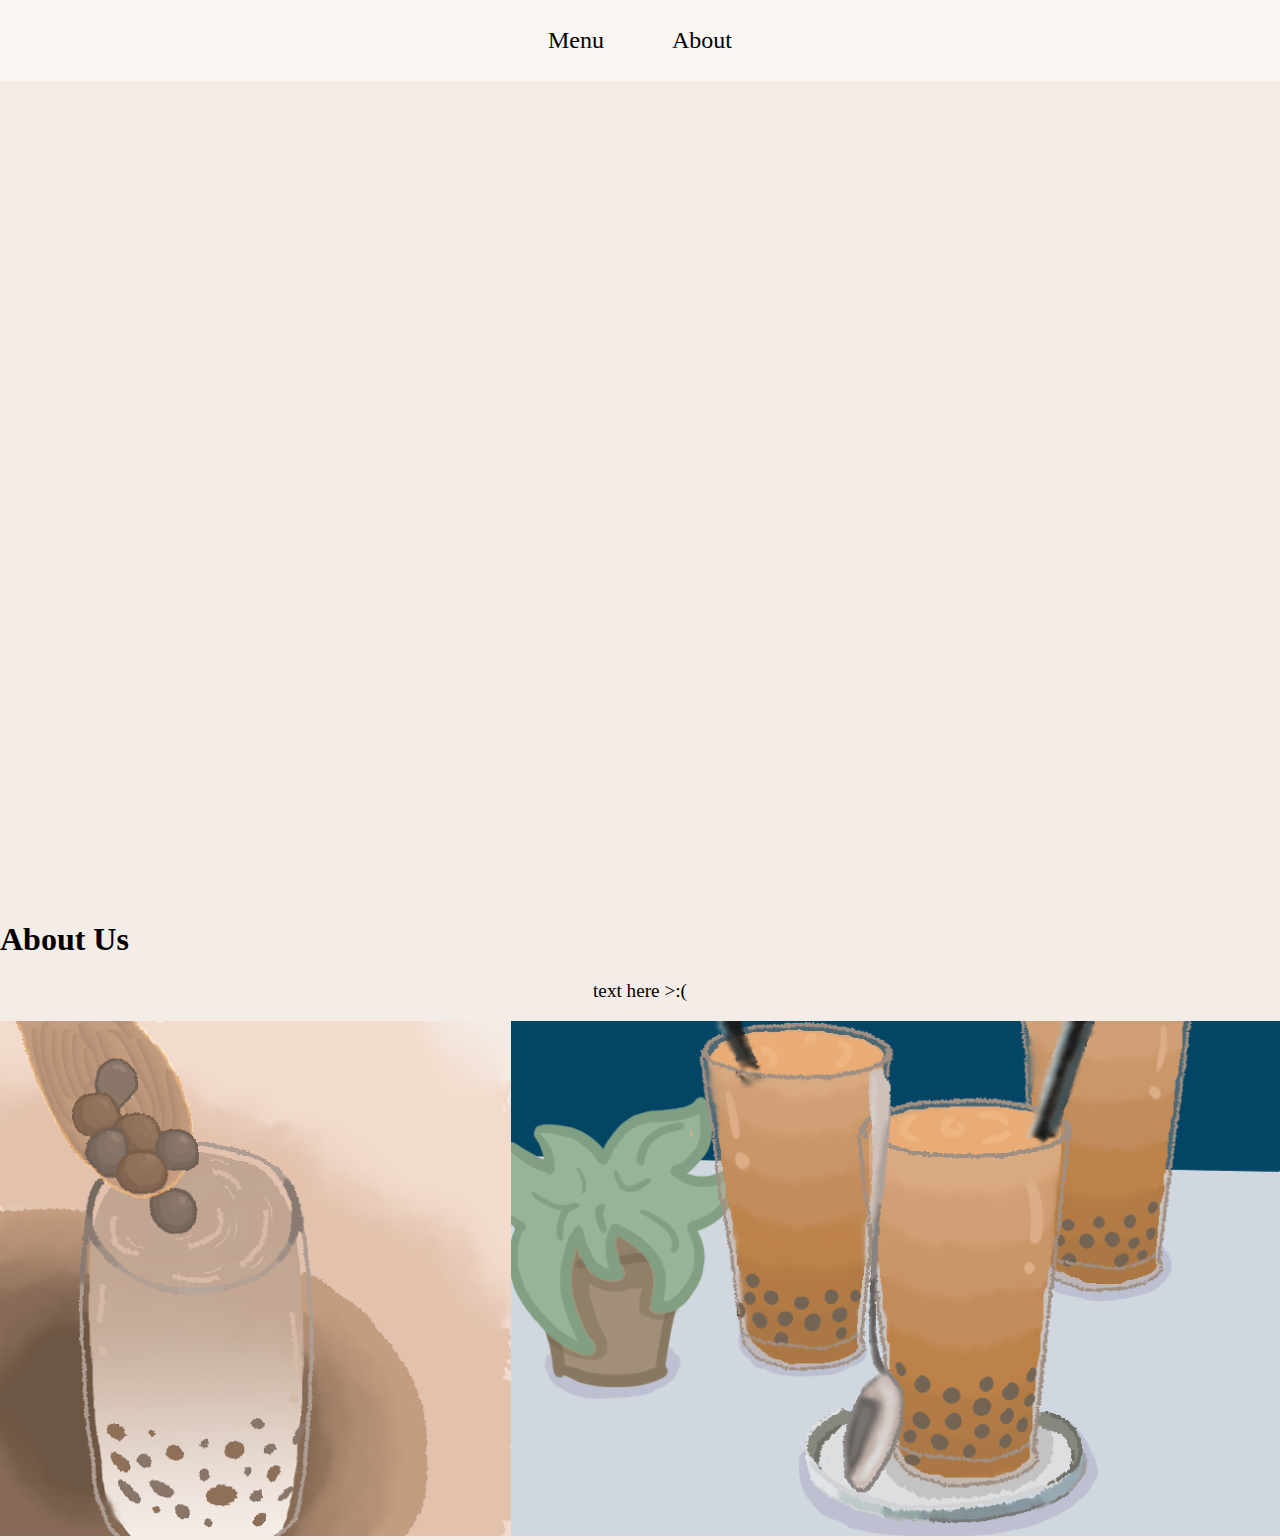
==== about.html @ f721b4be "about images media" ====
<!DOCTYPE html>
<html lang="en">

<head>
  <meta charset="utf-8">
  <meta name="viewport" content="width=device-width">
  <title>Bubble Tea</title>
  <link href="style.css" rel="stylesheet" type="text/css">
  <script src="https://ajax.googleapis.com/ajax/libs/jquery/3.6.4/jquery.min.js"></script>
</head>

<body>
  <!-- nav bar start -->
  <div class="tell">
    <nav>
      <ul id="menu">
        <li class="toggle">
          <div class="bar1"></div>
          <div class="bar2"></div>
          <div class="bar3"></div>
        </li>
        <li><a href="menu.html">Menu</a></li>
        <li><a href="about.html">About</a></li>
      </ul>
    </nav>
  </div>
  <!-- nav bar end -->
  <div class="about">
    <h1>About Us</h1>
    <p>text here >:(</p>
  </div>
    <div class="flex-box">
    <div>
      <img src="images/tip.png" alt="tip" id="tip">
    </div>
    <div>
      <img src="images/blue.png" alt="blue" id="blue">
    </div>
  </div>
  <script src="script.js"></script>
</body>

</html>
---- style.css ----
html {
  height: 100%;
  margin: 0;
}

body {
  background-color: #F4ECE7;
  margin: 0;
}

/* index */
.container {
  background-image: url("images/6pink.png");
  background-repeat: no-repeat;
  background-size: contain;
  width: 100%;
  height: 100vh;
  position: relative;
  transition: all 0.3s;
}

/* menu */
.options {
  width: 100%;
  height: 10vh;
  position: relative;
  transition: all 0.3s;
}

/* about */
.tell {
  background-image: url("");
  background-repeat: no-repeat;
  background-size: contain;
  width: 100%;
  height: 100vh;
  position: relative;
  transition: all 0.3s;
}

/* nav bar */
.menu-open {
  transform: translate(-230px, 0);
}

ul {
  list-style-type: none;
}

#menu {
  background: rgba(255, 255, 255, 0.5);
  text-align: center;
  width: 230px;
  height: 100%;
  position: fixed;
  margin: 0;
  right: -230px;
  padding: 0px;
}

/* */
#menu li {
  display: block;
}

#menu li a {
  display: block;
  color: black;
  font-family: Bahnschrift;
  font-size: 1.5rem;
  padding: 10px 30px;
  border: 2px solid transparent;
  text-decoration: none;
}

/* */
#menu li a:hover,
#menu li a:focus {
  border-color: transparent;
  background: white;
  color: #756458;
}

/* Background for the 'burger' */
.toggle {
  display: block;
  position: absolute;
  left: -65px;
  cursor: pointer;
  background: white;
  padding: 15px 15px 10px;
}

.toggle .bar1,
.toggle .bar2,
.toggle .bar3 {
  width: 35px;
  height: 4px;
  background: #756458;
  margin-bottom: 8px;
  transition: all 0.4s;
}

/* change it to an x */
#menu.open .toggle .bar1 {
  transform: rotate(45deg) translate(8px, 11px);
}

#menu.open .toggle .bar2 {
  opacity: 0;
}

#menu.open .toggle .bar3 {
  transform: rotate(-45deg) translate(5px, -10px);
}

@media only screen and (min-width:750px) {

  /* 'burger' not displayed*/
  .toggle {
    display: none;
  }

  /*Menu in inline block (across top of screen)*/
  #menu {
    margin: 0;
    padding: 15px 0;
    width: 100%;
    display: inline-block;
    position: relative;
    right: 0;
  }

  /*Items on menu are also an inline-block (rather then under each other)*/
  #menu li {
    display: inline-block;
  }
}

/* nav bar end */
/* Everything else */

.button {
  background-color: #F4ECE7;
  color: black;
  font-family: Bahnschrift;
  font-size: 2vw;
  text-align: center;
  border: 5px solid #E5BAA7;
  transition-duration: 0.4s;
  border-radius: 50px;
  cursor: pointer;
  padding: 10px 40px;
  position: relative;
}

p {
  color: black;
  font-family: Bahnschrift;
  text-align: center;
}

h1 {
  color: black;
  font-family: Bahnschrift;
}

.info {
  padding: 20px;
}

footer {
  background-color: #E5BAA7;
  padding: 3px;
  height: 10vh;
}

#end {
  text-align: left;
  padding-left: 5px;
}

.flex-box {
  display: flex;
  flex-direction: row;
  justify-content: center;
}

/* Media quaires */

@media only screen and (max-width:600px) {
  p {
    font-size: 6vw;
  }

  .button {
    left: 27%;
    font-size: 6.5vw;
  }

  .container {
    background-size: cover;
    width: 100%;
    height: 50vh;
  }

  #end {
    font-size: 5.5vw;
  }

  .flex-box {
    flex-direction: column;
    justify-content: center;
  }

  #tip {
    height: 75%;
    width: 75%;
    margin-left: 12.5%;
  }

  #blue {
    height: 75%;
    width: 75%;
    margin-left: 12.5%;
  }
}

@media only screen and (min-width:600px) {
  p {
    font-size: 4vw;
  }

  .button {
    left: 37%;
    font-size: 4.5vw;
  }

  #end {
    font-size: 3.5vw;
  }

  .container {
    background-size: cover;
    width: 100%;
    height: 60vh;
  }

  .flex-box {
    flex-direction: column;
    justify-content: center;
  }

  #tip {
    height: 75%;
    width: 75%;
    margin-left: 12.5%;
  }

  #blue {
    height: 75%;
    width: 75%;
    margin-left: 12.5%;
  }
}

@media only screen and (min-width:768px) {
  p {
    font-size: 4vw;
  }

  .button {
    left: 38%;
    font-size: 4.5vw;
  }

  .container {
    background-size: cover;
    height: 70vh;
  }
}

@media only screen and (min-width:1200px) {
  p {
    font-size: 1.5vw;
  }

  .button {
    font-size: 2vw;
    left: 45%;
  }

  #end {
    font-size: 1.5vw;
  }

  .container {
    width: 100%;
    height: 100vh;
  }
  
  .flex-box {
  display: flex;
  flex-direction: row;
  justify-content: center;
  }

   #tip {
    height: 100%;
    width: 100%;
    margin-left: 0%;
  }

  #blue {
    height: 100%;
    width: 100%;
    margin-left: 0%;
  }
}
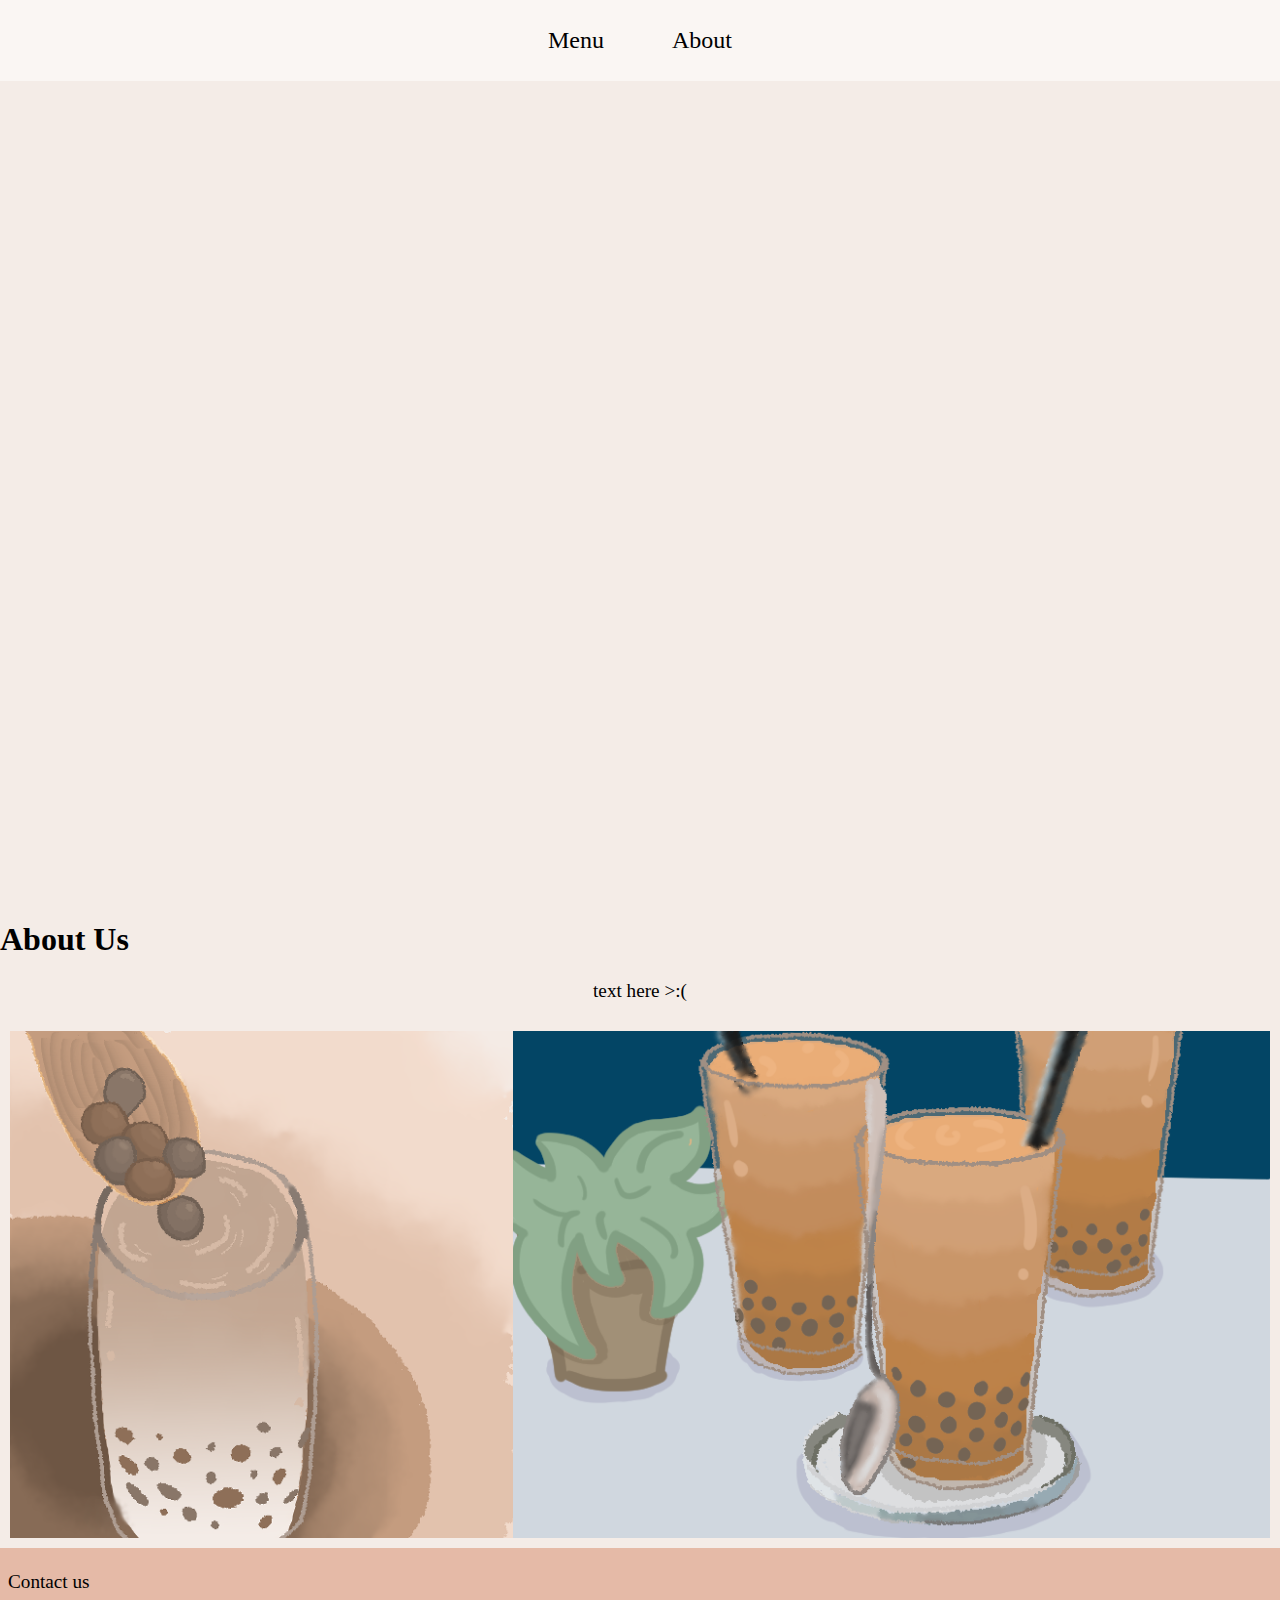
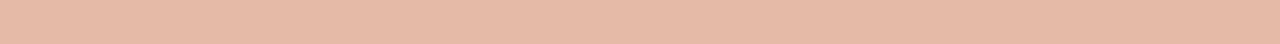
==== commit 3ca3b2d3: "improved images media" ====
--- a/about.html
+++ b/about.html
@@ -37,6 +37,9 @@
       <img src="images/blue.png" alt="blue" id="blue">
     </div>
   </div>
+  <footer>
+    <p id="end">Contact us</p>
+  </footer>
   <script src="script.js"></script>
 </body>
 
--- a/style.css
+++ b/style.css
@@ -184,6 +184,7 @@
   display: flex;
   flex-direction: row;
   justify-content: center;
+  padding: 10px;
 }
 
 /* Media quaires */
@@ -278,6 +279,24 @@
     background-size: cover;
     height: 70vh;
   }
+
+  .flex-box {
+    display: flex;
+    flex-direction: row;
+    justify-content: center;
+  }
+
+  #tip {
+    height: 100%;
+    width: 100%;
+    margin-left: 0%;
+  }
+
+  #blue {
+    height: 100%;
+    width: 100%;
+    margin-left: 0%;
+  }
 }
 
 @media only screen and (min-width:1200px) {
@@ -298,14 +317,14 @@
     width: 100%;
     height: 100vh;
   }
-  
+
   .flex-box {
-  display: flex;
-  flex-direction: row;
-  justify-content: center;
-  }
-
-   #tip {
+    display: flex;
+    flex-direction: row;
+    justify-content: center;
+  }
+
+  #tip {
     height: 100%;
     width: 100%;
     margin-left: 0%;
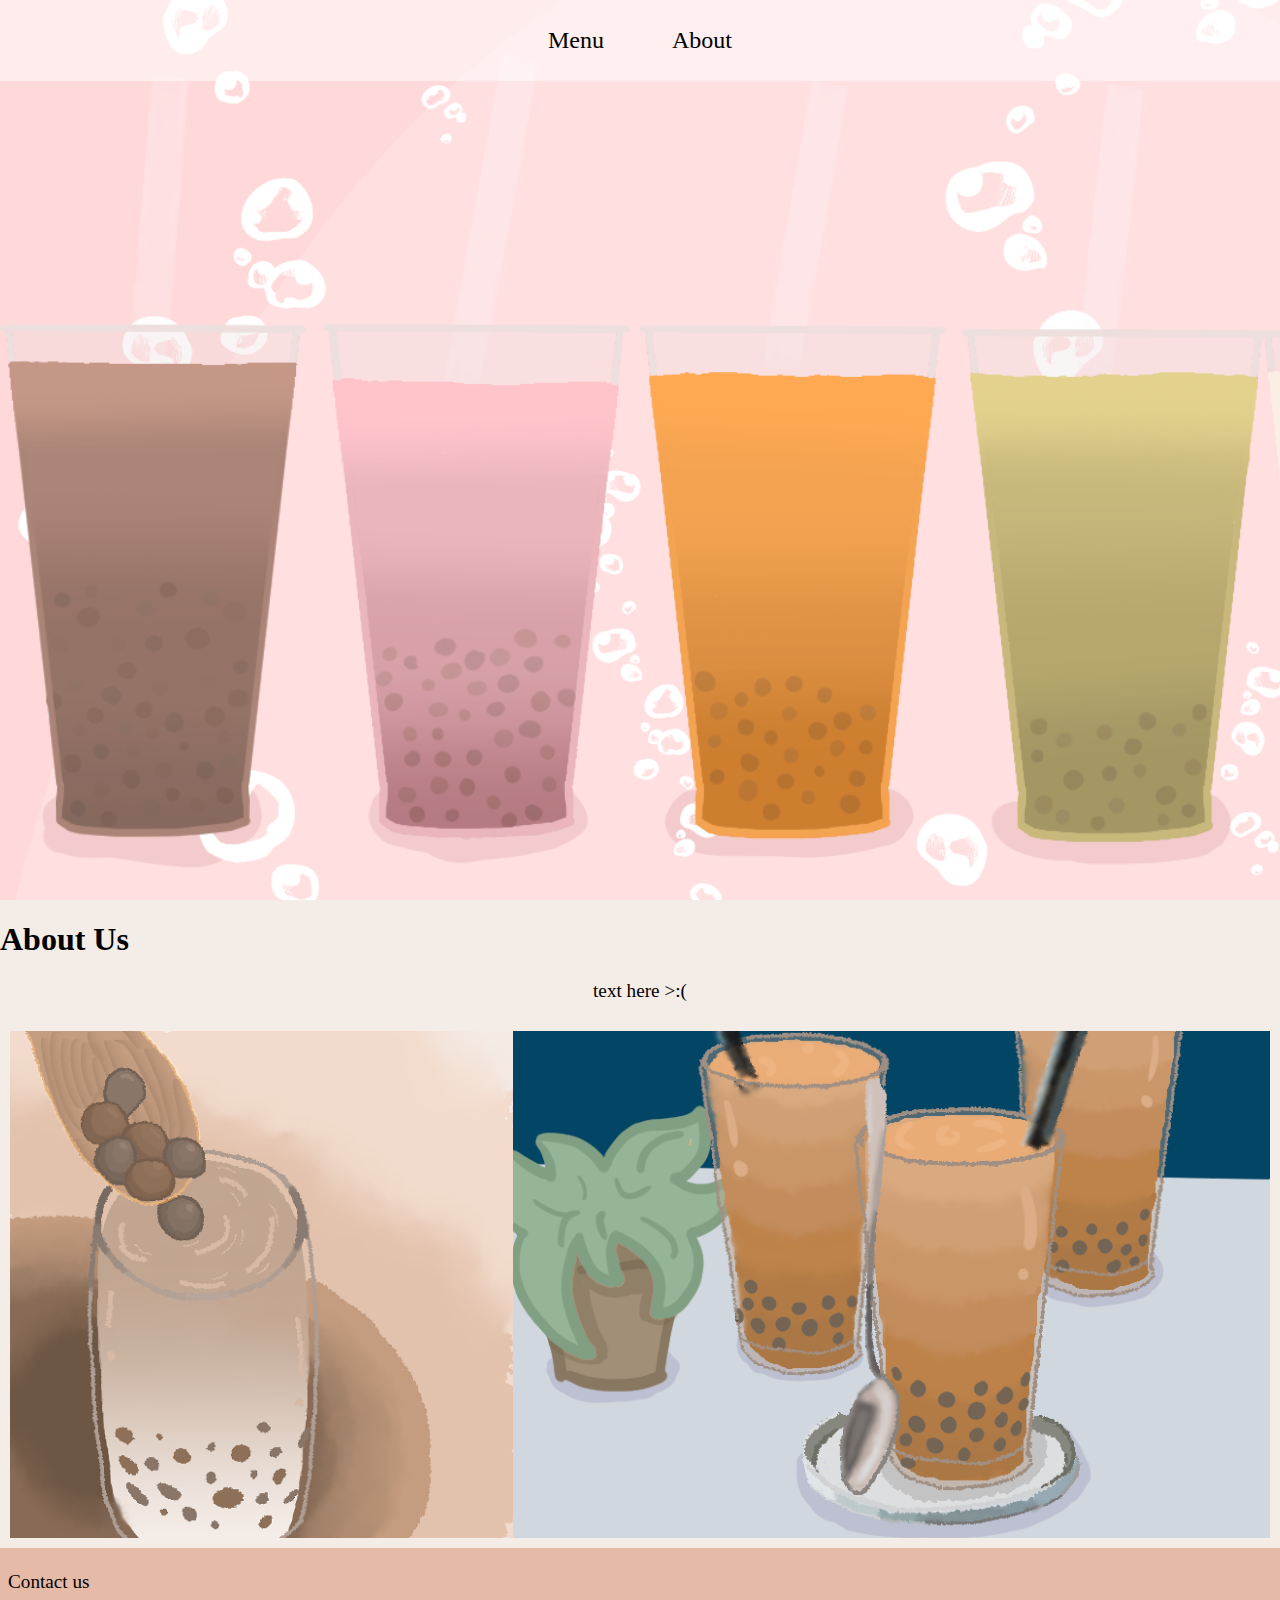
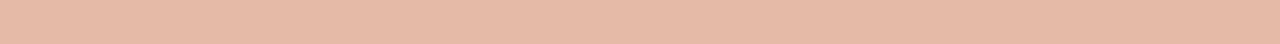
==== commit db9e3ea3: "working nav bar and css grid" ====
--- a/about.html
+++ b/about.html
@@ -11,7 +11,7 @@
 
 <body>
   <!-- nav bar start -->
-  <div class="tell">
+  <div class="container tell">
     <nav>
       <ul id="menu">
         <li class="toggle">
@@ -29,7 +29,7 @@
     <h1>About Us</h1>
     <p>text here >:(</p>
   </div>
-    <div class="flex-box">
+  <div class="flex-box">
     <div>
       <img src="images/tip.png" alt="tip" id="tip">
     </div>
--- a/style.css
+++ b/style.css
@@ -10,13 +10,16 @@
 
 /* index */
 .container {
+  width: 100%;
+  height: auto;
+  position: relative;
+  transition: all 0.3s;
+}
+
+.home {
   background-image: url("images/6pink.png");
   background-repeat: no-repeat;
   background-size: contain;
-  width: 100%;
-  height: 100vh;
-  position: relative;
-  transition: all 0.3s;
 }
 
 /* menu */
@@ -29,13 +32,9 @@
 
 /* about */
 .tell {
-  background-image: url("");
+  background-image: url("images/6pink.png");
   background-repeat: no-repeat;
   background-size: contain;
-  width: 100%;
-  height: 100vh;
-  position: relative;
-  transition: all 0.3s;
 }
 
 /* nav bar */
@@ -51,7 +50,7 @@
   background: rgba(255, 255, 255, 0.5);
   text-align: center;
   width: 230px;
-  height: 100%;
+  height: auto;
   position: fixed;
   margin: 0;
   right: -230px;
@@ -187,6 +186,27 @@
   padding: 10px;
 }
 
+.grid {
+  display: grid;
+  grid-template-columns: repeat(3, 20vw);
+  grid-template-rows: repeat(3, auto);
+  grid-gap: 1vw;
+  width: 80vw;
+  margin-left: 20vw;
+  
+}
+
+#bit {
+  text-align: left;
+}
+
+/* drinks */
+
+#item {
+  width: 20vw;
+  border-radius: 2vw;
+}
+
 /* Media quaires */
 
 @media only screen and (max-width:600px) {
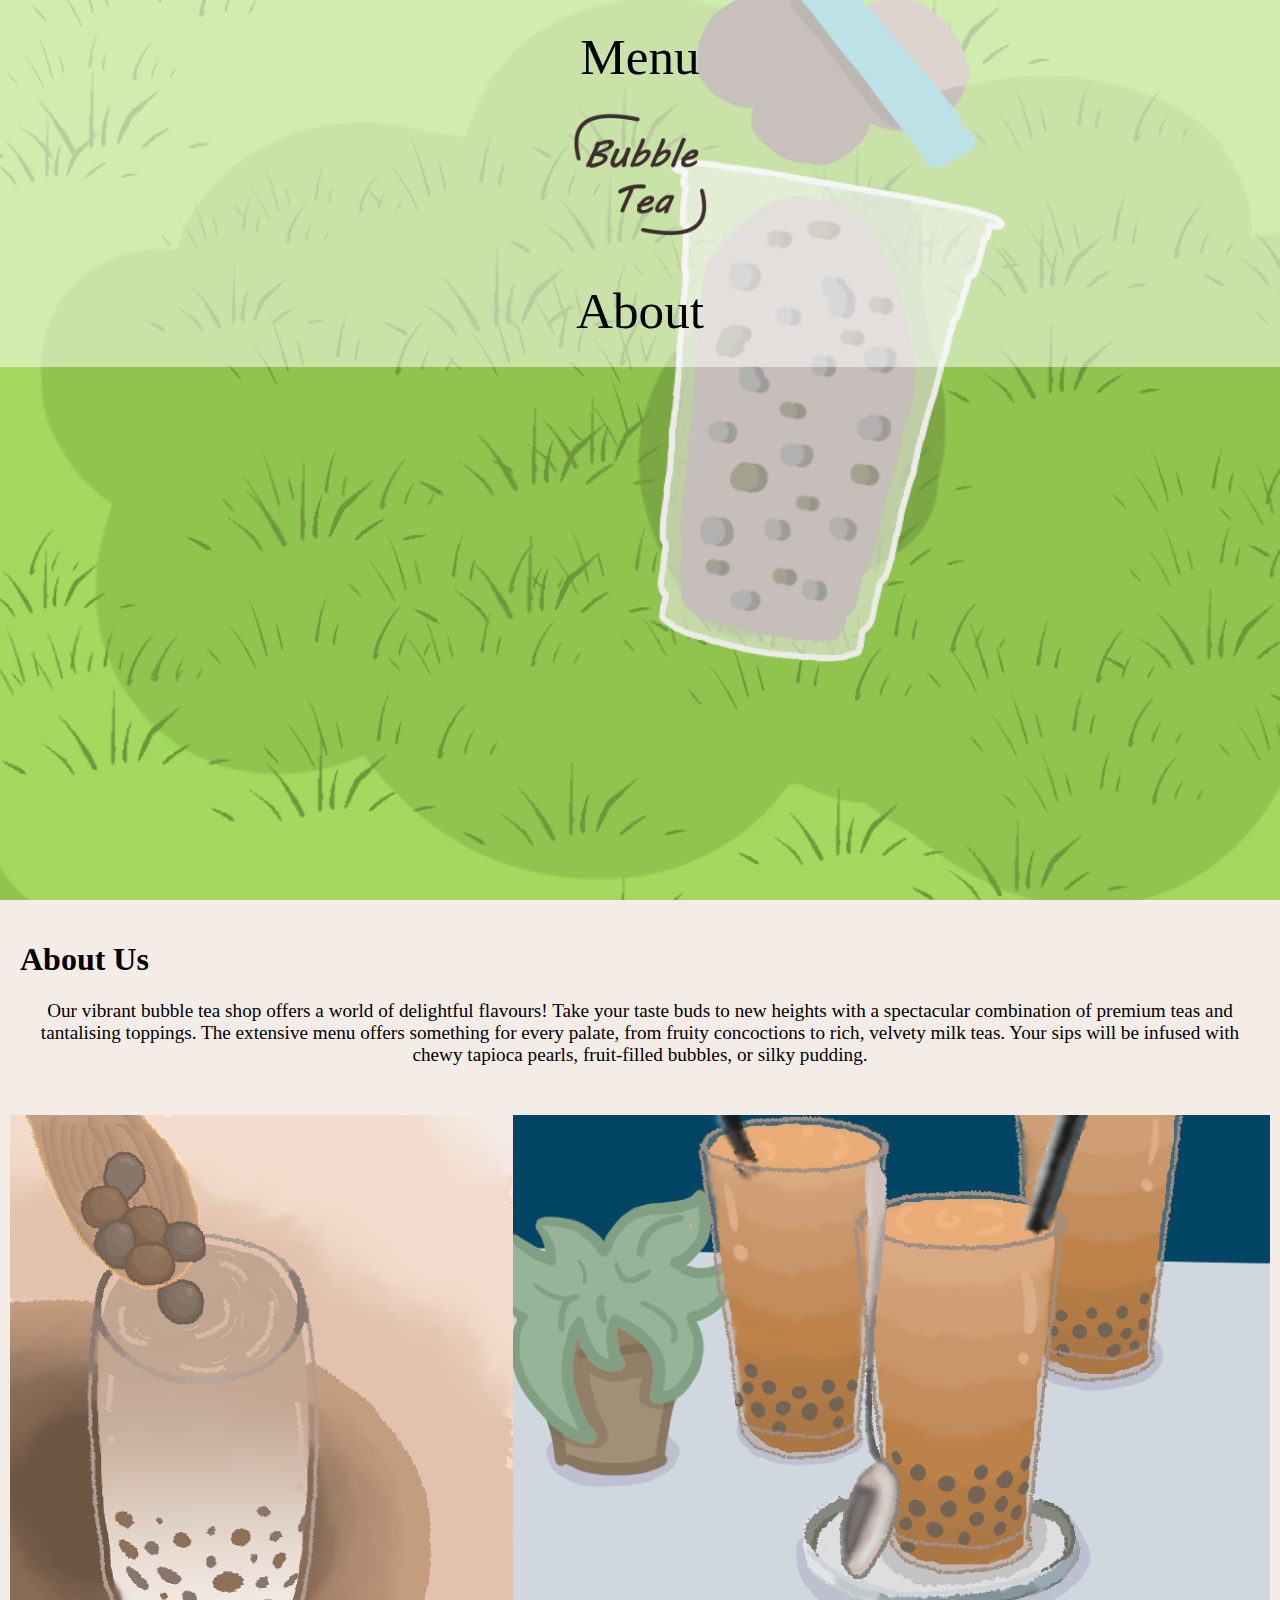
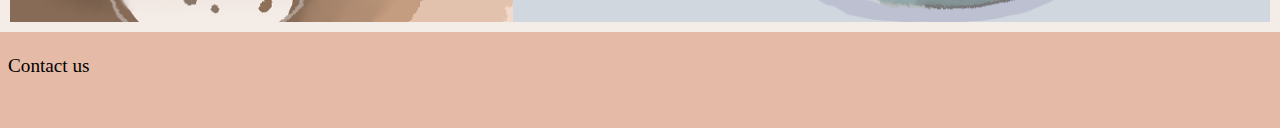
==== commit 8615e8c6: "nav bar changes" ====
--- a/about.html
+++ b/about.html
@@ -20,6 +20,7 @@
           <div class="bar3"></div>
         </li>
         <li><a href="menu.html">Menu</a></li>
+        <li><a href="index.html"><img src="images/logo.png" alt="logo" id="logo"></a></li>
         <li><a href="about.html">About</a></li>
       </ul>
     </nav>
@@ -27,7 +28,11 @@
   <!-- nav bar end -->
   <div class="about">
     <h1>About Us</h1>
-    <p>text here >:(</p>
+    <p>Our vibrant bubble tea shop offers a world of delightful flavours! Take your taste buds to new heights with a
+      spectacular combination of premium teas and tantalising toppings. The extensive menu offers something for every
+      palate, from fruity concoctions to rich, velvety milk teas. Your sips will be infused with chewy tapioca pearls,
+      fruit-filled bubbles, or silky pudding.
+    </p>
   </div>
   <div class="flex-box">
     <div>
--- a/style.css
+++ b/style.css
@@ -6,6 +6,10 @@
 body {
   background-color: #F4ECE7;
   margin: 0;
+}
+
+a {
+  font-size: 4vw;
 }
 
 /* index */
@@ -24,15 +28,14 @@
 
 /* menu */
 .options {
-  width: 100%;
-  height: 10vh;
-  position: relative;
-  transition: all 0.3s;
+  background-image: url("images/3drink.png");
+  background-repeat: no-repeat;
+  background-size: contain;
 }
 
 /* about */
 .tell {
-  background-image: url("images/6pink.png");
+  background-image: url("images/grass.png");
   background-repeat: no-repeat;
   background-size: contain;
 }
@@ -46,14 +49,39 @@
   list-style-type: none;
 }
 
+.link-1 {
+  grid-area: menu;
+  height: 15vh;
+  width: 10vw;
+}
+
+.link-2 {
+  grid-area: logo;
+  height: 15vh;
+  width: 10vw;
+}
+
+.link-3 {
+  grid-area: about;
+  height: 15vh;
+  width: 10vw;
+}
+
+.layout {
+  display: grid;
+  grid-template-areas: 'menu logo about';
+  width: 30vw;
+  margin-left: 30vw;
+}
+
 #menu {
   background: rgba(255, 255, 255, 0.5);
   text-align: center;
-  width: 230px;
+  width: 30vw;
   height: auto;
   position: fixed;
   margin: 0;
-  right: -230px;
+  right: -30vw;
   padding: 0px;
 }
 
@@ -66,7 +94,7 @@
   display: block;
   color: black;
   font-family: Bahnschrift;
-  font-size: 1.5rem;
+  font-size: rem;
   padding: 10px 30px;
   border: 2px solid transparent;
   text-decoration: none;
@@ -76,7 +104,7 @@
 #menu li a:hover,
 #menu li a:focus {
   border-color: transparent;
-  background: white;
+  background-color: rgba(255, 255, 255, 0.5);
   color: #756458;
 }
 
@@ -113,6 +141,7 @@
   transform: rotate(-45deg) translate(5px, -10px);
 }
 
+
 @media only screen and (min-width:750px) {
 
   /* 'burger' not displayed*/
@@ -125,14 +154,13 @@
     margin: 0;
     padding: 15px 0;
     width: 100%;
-    display: inline-block;
     position: relative;
     right: 0;
   }
 
   /*Items on menu are also an inline-block (rather then under each other)*/
   #menu li {
-    display: inline-block;
+    display: block;
   }
 }
 
@@ -143,7 +171,7 @@
   background-color: #F4ECE7;
   color: black;
   font-family: Bahnschrift;
-  font-size: 2vw;
+  font-size: 5vw;
   text-align: center;
   border: 5px solid #E5BAA7;
   transition-duration: 0.4s;
@@ -151,6 +179,7 @@
   cursor: pointer;
   padding: 10px 40px;
   position: relative;
+  text-decoration: none;
 }
 
 p {
@@ -166,6 +195,15 @@
 
 .info {
   padding: 20px;
+
+}
+
+.about {
+  padding: 20px;
+}
+
+#logo {
+  height: 15vh;
 }
 
 footer {
@@ -186,15 +224,6 @@
   padding: 10px;
 }
 
-.grid {
-  display: grid;
-  grid-template-columns: repeat(3, 20vw);
-  grid-template-rows: repeat(3, auto);
-  grid-gap: 1vw;
-  width: 80vw;
-  margin-left: 20vw;
-  
-}
 
 #bit {
   text-align: left;
@@ -245,6 +274,31 @@
     width: 75%;
     margin-left: 12.5%;
   }
+
+  .grid {
+    display: grid;
+    grid-template-columns: repeat(1, 20vw);
+    grid-gap: 1vw;
+    width: 80vw;
+    margin-left: 20vw;
+  }
+
+  #item {
+    width: 60vw;
+  }
+
+  .layout {
+    display: grid;
+    grid-template-areas:
+      'logo'
+      'menu'
+      'about';
+    width: 10vw;
+  }
+  
+  .glass{
+    width: 80vw;
+  }
 }
 
 @media only screen and (min-width:600px) {
@@ -283,6 +337,29 @@
     width: 75%;
     margin-left: 12.5%;
   }
+
+  .grid {
+    display: grid;
+    grid-template-columns: repeat(1, 20vw);
+    grid-gap: 1vw;
+    width: 80vw;
+    margin-left: 20vw;
+  }
+
+  .layout {
+    display: grid;
+    grid-template-areas:
+      'logo'
+      'menu'
+      'about';
+    width: 10vw;
+  }
+
+.glass{
+  width: 70vw;
+}
+
+  
 }
 
 @media only screen and (min-width:768px) {
@@ -317,6 +394,29 @@
     width: 100%;
     margin-left: 0%;
   }
+
+  .grid {
+    display: grid;
+    grid-template-columns: repeat(3, 20vw);
+    grid-template-rows: repeat(3, auto);
+    grid-gap: 1vw;
+    width: 80vw;
+    margin-left: 20vw;
+
+  }
+
+  .layout {
+    display: grid;
+    grid-template-areas:
+      'logo menu about';
+    width: 30vw;
+    margin-left: 30vw;
+  }
+
+  .glass {
+    width: 70vh;
+    margin-left: 21%;
+  }
 }
 
 @media only screen and (min-width:1200px) {
@@ -355,4 +455,26 @@
     width: 100%;
     margin-left: 0%;
   }
+
+  .grid {
+    display: grid;
+    grid-template-columns: repeat(3, 20vw);
+    grid-template-rows: repeat(3, auto);
+    grid-gap: 1vw;
+    width: 80vw;
+    margin-left: 20vw;
+  }
+
+  .layout {
+    display: grid;
+    grid-template-areas:
+      'logo menu about';
+    width: 30vw;
+    margin-left: 30vw;
+  }
+
+  .glass {
+    width: 70vh;
+    margin-left: 33%;
+  }
 }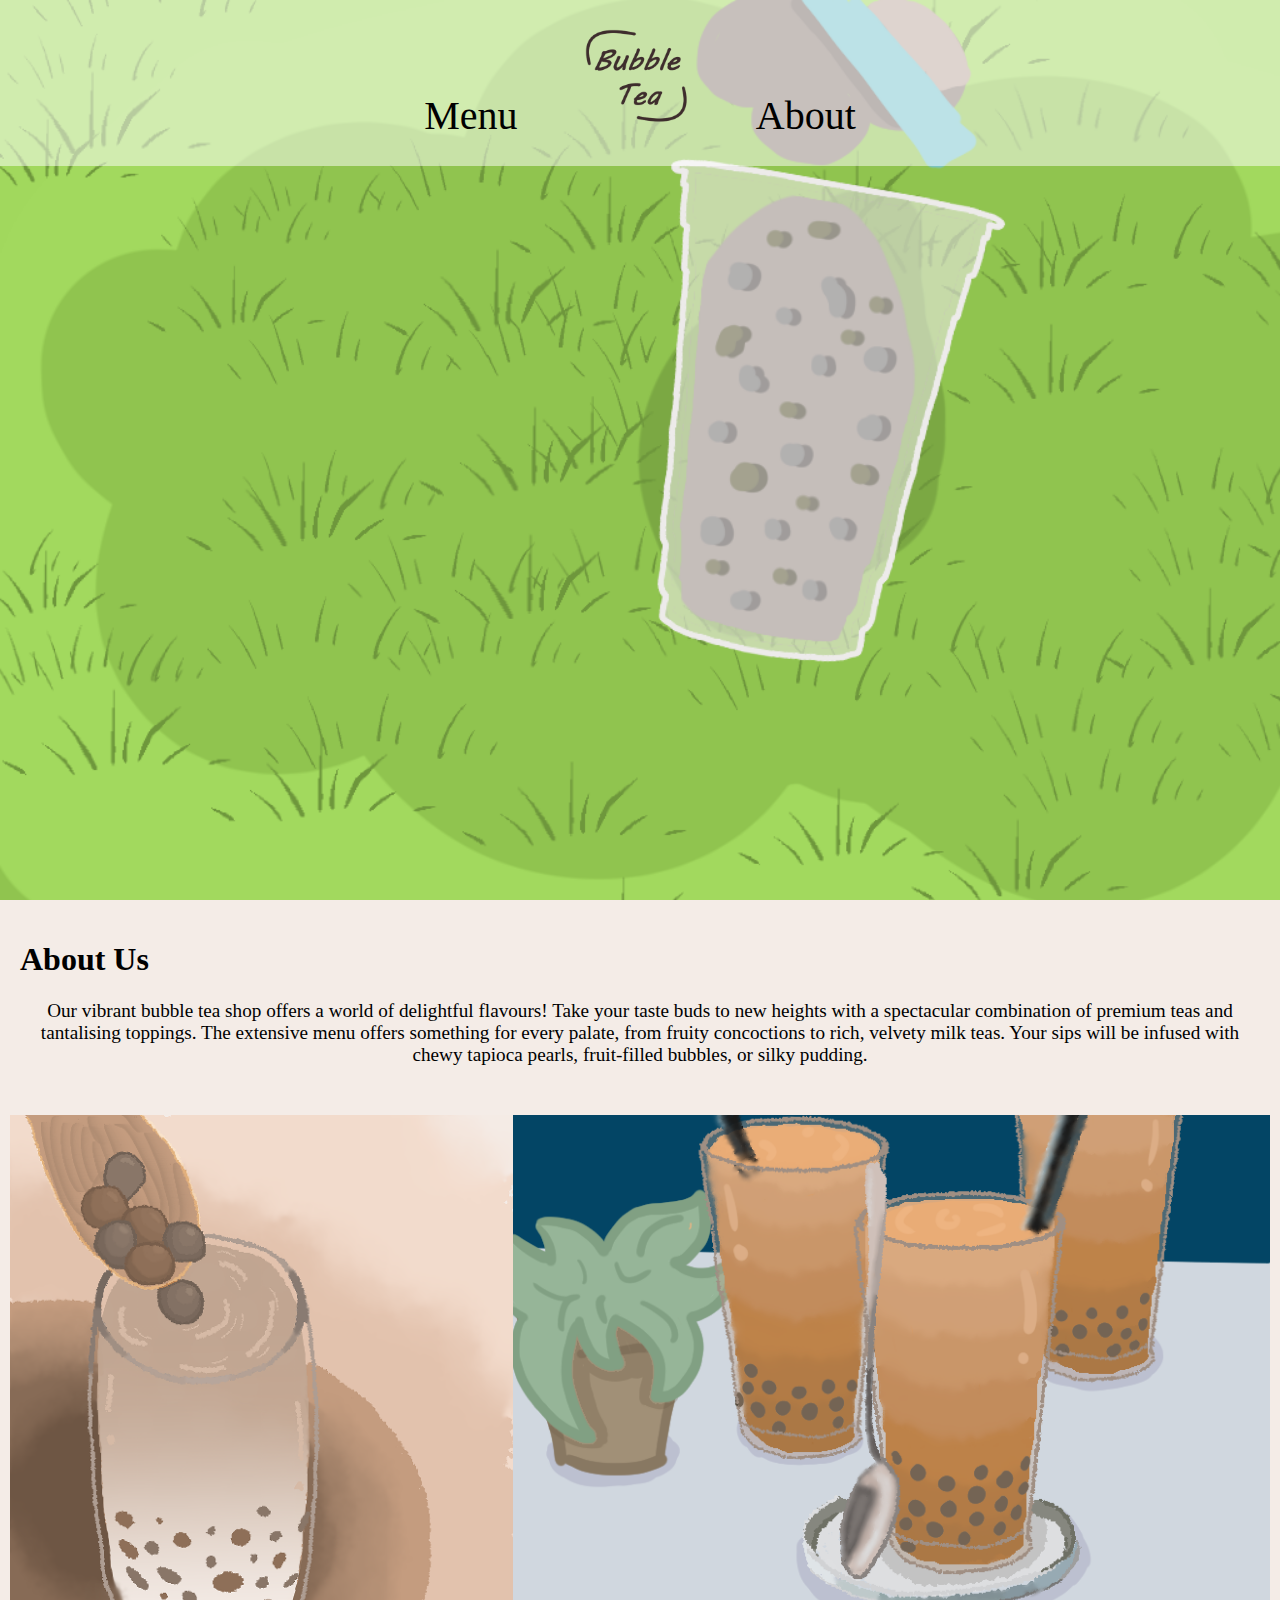
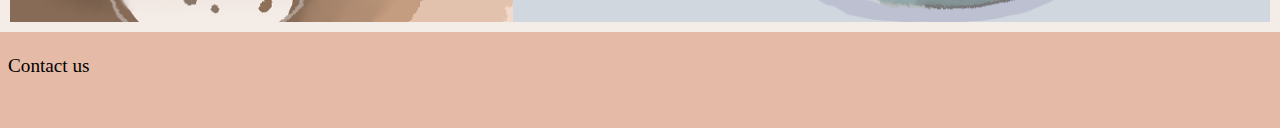
==== commit cc6eae51: "navbar with logo" ====
--- a/about.html
+++ b/about.html
@@ -20,7 +20,7 @@
           <div class="bar3"></div>
         </li>
         <li><a href="menu.html">Menu</a></li>
-        <li><a href="index.html"><img src="images/logo.png" alt="logo" id="logo"></a></li>
+        <li><a href="index.html"><img class="logo" src="images/logo.png"></a></li>
         <li><a href="about.html">About</a></li>
       </ul>
     </nav>
--- a/style.css
+++ b/style.css
@@ -8,8 +8,8 @@
   margin: 0;
 }
 
-a {
-  font-size: 4vw;
+.logo{
+  width:8vw;
 }
 
 /* index */
@@ -19,7 +19,9 @@
   position: relative;
   transition: all 0.3s;
 }
-
+/* animation */
+
+/* containers */
 .home {
   background-image: url("images/6pink.png");
   background-repeat: no-repeat;
@@ -49,39 +51,14 @@
   list-style-type: none;
 }
 
-.link-1 {
-  grid-area: menu;
-  height: 15vh;
-  width: 10vw;
-}
-
-.link-2 {
-  grid-area: logo;
-  height: 15vh;
-  width: 10vw;
-}
-
-.link-3 {
-  grid-area: about;
-  height: 15vh;
-  width: 10vw;
-}
-
-.layout {
-  display: grid;
-  grid-template-areas: 'menu logo about';
-  width: 30vw;
-  margin-left: 30vw;
-}
-
 #menu {
   background: rgba(255, 255, 255, 0.5);
   text-align: center;
-  width: 30vw;
+  width: 230px;
   height: auto;
   position: fixed;
   margin: 0;
-  right: -30vw;
+  right: -230px;
   padding: 0px;
 }
 
@@ -94,7 +71,7 @@
   display: block;
   color: black;
   font-family: Bahnschrift;
-  font-size: rem;
+  font-size: 2.5rem;
   padding: 10px 30px;
   border: 2px solid transparent;
   text-decoration: none;
@@ -104,7 +81,7 @@
 #menu li a:hover,
 #menu li a:focus {
   border-color: transparent;
-  background-color: rgba(255, 255, 255, 0.5);
+  background: white;
   color: #756458;
 }
 
@@ -141,7 +118,6 @@
   transform: rotate(-45deg) translate(5px, -10px);
 }
 
-
 @media only screen and (min-width:750px) {
 
   /* 'burger' not displayed*/
@@ -154,13 +130,14 @@
     margin: 0;
     padding: 15px 0;
     width: 100%;
+    display: inline-block;
     position: relative;
     right: 0;
   }
 
   /*Items on menu are also an inline-block (rather then under each other)*/
   #menu li {
-    display: block;
+    display: inline-block;
   }
 }
 
@@ -171,7 +148,7 @@
   background-color: #F4ECE7;
   color: black;
   font-family: Bahnschrift;
-  font-size: 5vw;
+  font-size: 2vw;
   text-align: center;
   border: 5px solid #E5BAA7;
   transition-duration: 0.4s;
@@ -195,15 +172,10 @@
 
 .info {
   padding: 20px;
-
 }
 
 .about {
   padding: 20px;
-}
-
-#logo {
-  height: 15vh;
 }
 
 footer {
@@ -223,7 +195,6 @@
   justify-content: center;
   padding: 10px;
 }
-
 
 #bit {
   text-align: left;
@@ -286,19 +257,11 @@
   #item {
     width: 60vw;
   }
-
-  .layout {
-    display: grid;
-    grid-template-areas:
-      'logo'
-      'menu'
-      'about';
-    width: 10vw;
-  }
   
-  .glass{
-    width: 80vw;
-  }
+  .logo{
+    width:30vw;
+  }
+  
 }
 
 @media only screen and (min-width:600px) {
@@ -345,21 +308,9 @@
     width: 80vw;
     margin-left: 20vw;
   }
-
-  .layout {
-    display: grid;
-    grid-template-areas:
-      'logo'
-      'menu'
-      'about';
-    width: 10vw;
-  }
-
-.glass{
-  width: 70vw;
-}
-
-  
+  .logo{
+    width:20vw;
+  }
 }
 
 @media only screen and (min-width:768px) {
@@ -402,20 +353,9 @@
     grid-gap: 1vw;
     width: 80vw;
     margin-left: 20vw;
-
-  }
-
-  .layout {
-    display: grid;
-    grid-template-areas:
-      'logo menu about';
-    width: 30vw;
-    margin-left: 30vw;
-  }
-
-  .glass {
-    width: 70vh;
-    margin-left: 21%;
+  }
+  .logo{
+    width:10vw;
   }
 }
 
@@ -464,17 +404,7 @@
     width: 80vw;
     margin-left: 20vw;
   }
-
-  .layout {
-    display: grid;
-    grid-template-areas:
-      'logo menu about';
-    width: 30vw;
-    margin-left: 30vw;
-  }
-
-  .glass {
-    width: 70vh;
-    margin-left: 33%;
+  .logo{
+    width:8vw;
   }
 }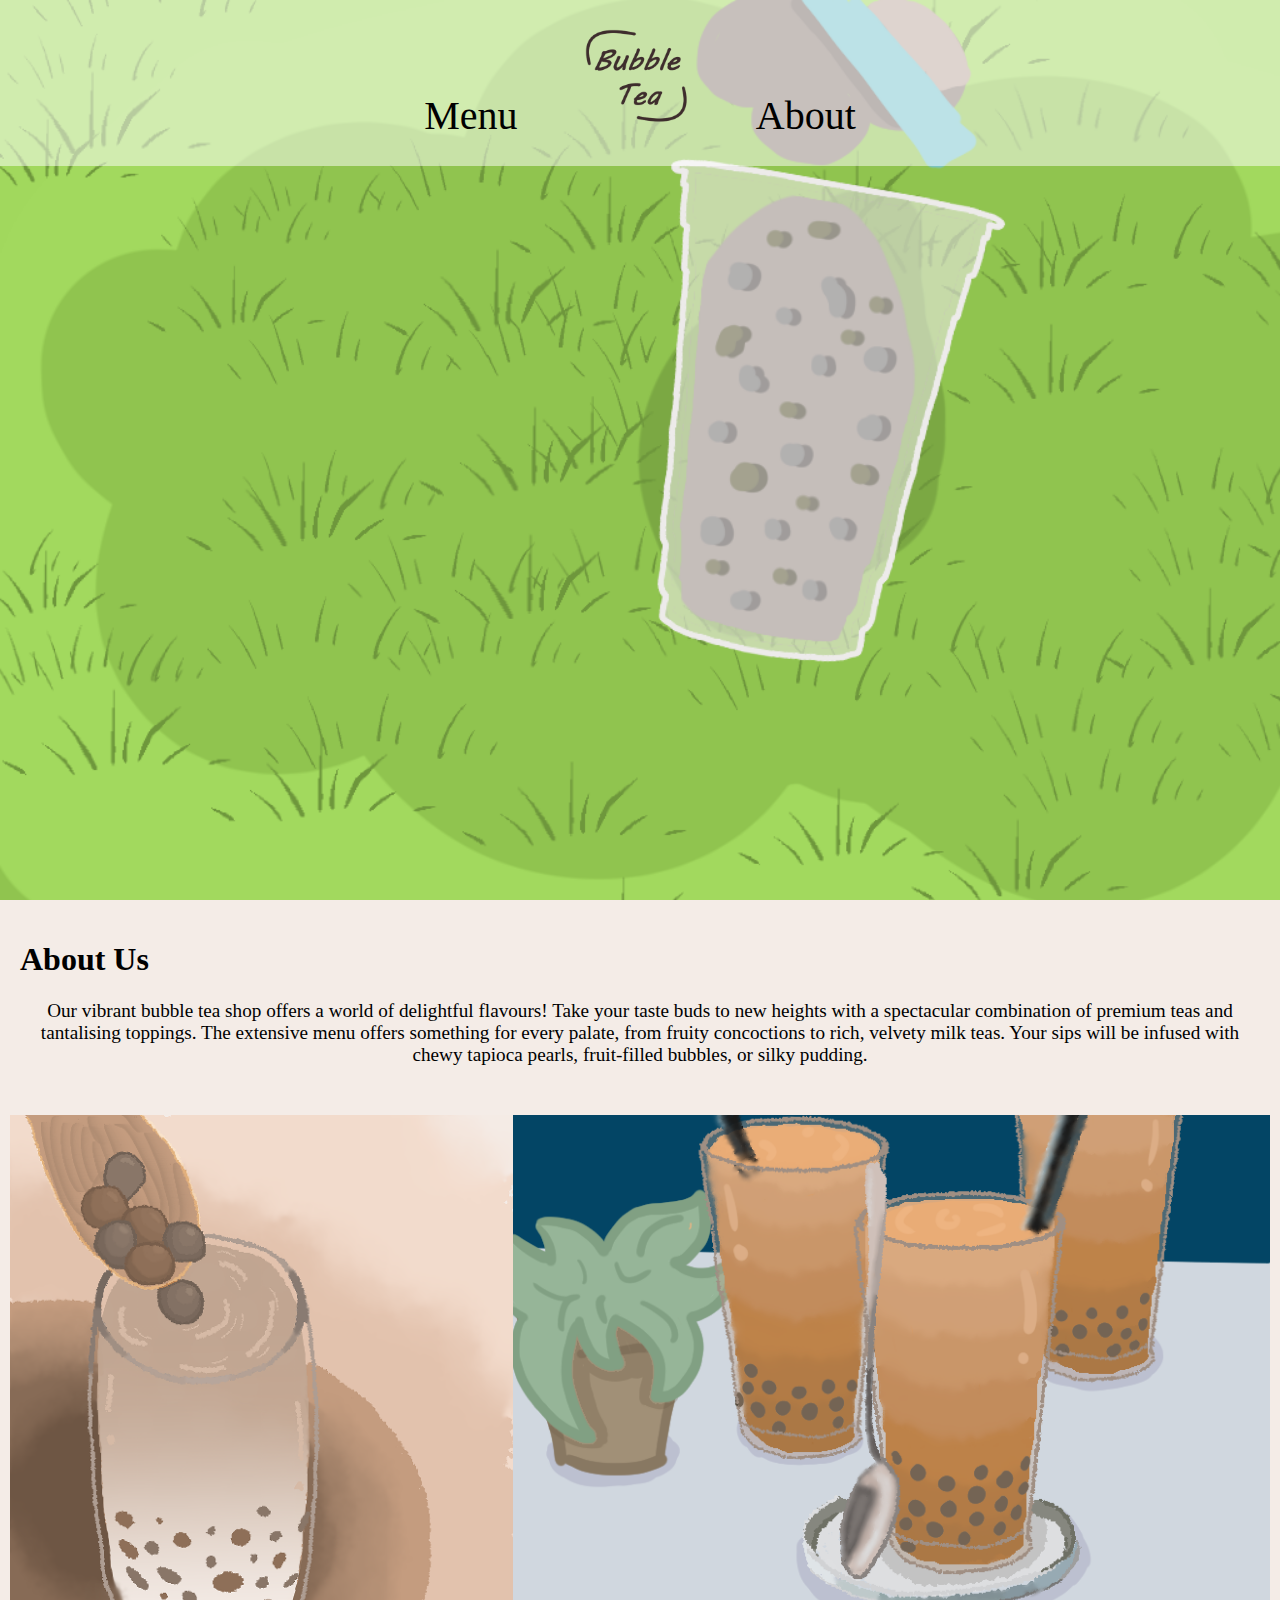
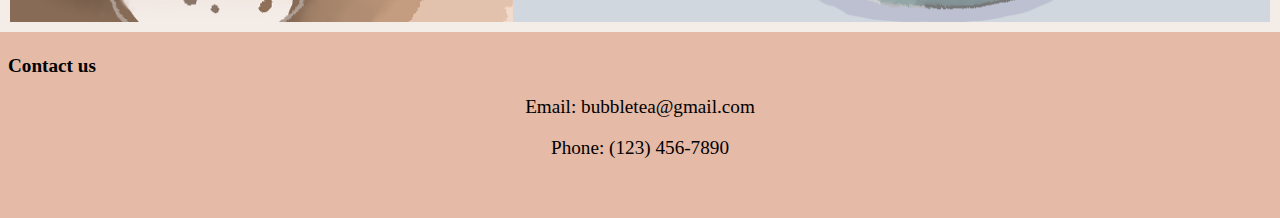
==== commit 75256f6e: "final modifications" ====
--- a/about.html
+++ b/about.html
@@ -6,6 +6,7 @@
   <meta name="viewport" content="width=device-width">
   <title>Bubble Tea</title>
   <link href="style.css" rel="stylesheet" type="text/css">
+  <link rel="icon" type="image/png" href="images/logo.png">
   <script src="https://ajax.googleapis.com/ajax/libs/jquery/3.6.4/jquery.min.js"></script>
 </head>
 
@@ -20,7 +21,7 @@
           <div class="bar3"></div>
         </li>
         <li><a href="menu.html">Menu</a></li>
-        <li><a href="index.html"><img class="logo" src="images/logo.png"></a></li>
+        <li><a href="index.html"><img class="logo" src="images/logo.png" alt="logo"></a></li>
         <li><a href="about.html">About</a></li>
       </ul>
     </nav>
@@ -44,6 +45,8 @@
   </div>
   <footer>
     <p id="end">Contact us</p>
+    <p id="email">Email: bubbletea@gmail.com</p>
+    <p id="phone">Phone: (123) 456-7890</p>
   </footer>
   <script src="script.js"></script>
 </body>
--- a/style.css
+++ b/style.css
@@ -8,8 +8,8 @@
   margin: 0;
 }
 
-.logo{
-  width:8vw;
+.logo {
+  width: 8vw;
 }
 
 /* index */
@@ -19,7 +19,45 @@
   position: relative;
   transition: all 0.3s;
 }
+
 /* animation */
+.animation {
+  width: 100%;
+  height: auto;
+  position: relative;
+}
+
+.boba {
+  width: 50px;
+  height: 50px;
+  border-radius: 50%;
+  background-color: #756458;
+  animation-name: boba;
+  animation-timing-function: ease-in-out;
+  position: relative;
+  animation-iteration-count: infinite;
+  animation-duration: 8s;
+}
+
+@keyframes boba {
+
+  0%,
+  100% {
+    left: 0%;
+    top: 0%;
+  }
+
+  50% {
+    left: 50%;
+    top: 100%;
+  }
+
+  75% {
+    left: 75%;
+    top: 50%;
+  }
+
+}
 
 /* containers */
 .home {
@@ -170,6 +208,10 @@
   font-family: Bahnschrift;
 }
 
+#tea {
+  text-align: center;
+}
+
 .info {
   padding: 20px;
 }
@@ -181,13 +223,15 @@
 footer {
   background-color: #E5BAA7;
   padding: 3px;
-  height: 10vh;
+  height: 20vh;
 }
 
 #end {
   text-align: left;
   padding-left: 5px;
-}
+  font-weight: bold;
+}
+
 
 .flex-box {
   display: flex;
@@ -202,14 +246,21 @@
 
 /* drinks */
 
-#item {
+.item {
   width: 20vw;
   border-radius: 2vw;
 }
 
+.align{
+  text-align: center;
+  display: block;
+}
 /* Media quaires */
 
 @media only screen and (max-width:600px) {
+  
+
+ 
   p {
     font-size: 6vw;
   }
@@ -226,6 +277,14 @@
   }
 
   #end {
+    font-size: 5.5vw;
+  }
+
+  #email {
+    font-size: 5.5vw;
+  }
+
+  #phone {
     font-size: 5.5vw;
   }
 
@@ -252,16 +311,34 @@
     grid-gap: 1vw;
     width: 80vw;
     margin-left: 20vw;
-  }
-
-  #item {
+    text-align: center;
+    font-family: Bahnschrift;
+    font-size: 5vw;
+  }
+
+  .item {
     width: 60vw;
   }
+
+  .logo {
+    width: 30vw;
+  }
+
+  .glass {
+    width: 50vw;
+    margin-left: 20vw;
+  }
+
+  .animation {
+    width: 80%;
+    height: 80%;
+  }
   
-  .logo{
-    width:30vw;
-  }
-  
+  p.align{
+    text-align: center;
+    display: block;
+    width: 200px;
+  }
 }
 
 @media only screen and (min-width:600px) {
@@ -275,6 +352,14 @@
   }
 
   #end {
+    font-size: 3.5vw;
+  }
+
+  #email {
+    font-size: 3.5vw;
+  }
+
+  #phone {
     font-size: 3.5vw;
   }
 
@@ -303,13 +388,32 @@
 
   .grid {
     display: grid;
-    grid-template-columns: repeat(1, 20vw);
+    grid-template-columns: repeat(2, 20vw);
     grid-gap: 1vw;
     width: 80vw;
-    margin-left: 20vw;
-  }
-  .logo{
-    width:20vw;
+    margin-left: 30vw;
+    text-align: center;
+    font-family: Bahnschrift;
+    font-size: 1.25vw;
+  }
+
+  .logo {
+    width: 20vw;
+  }
+
+  .glass {
+    width: 50vw;
+    margin-left: 25vw;
+  }
+
+  .animation {
+    width: 80%;
+    height: 80%;
+  }
+  
+  .align{
+    text-align: center;
+    display: block;
   }
 }
 
@@ -326,6 +430,89 @@
   .container {
     background-size: cover;
     height: 70vh;
+  }
+
+  .flex-box {
+    display: flex;
+    flex-direction: row;
+    justify-content: center;
+  }
+
+  #tip {
+    height: 100%;
+    width: 100%;
+    margin-left: 0%;
+  }
+
+  #blue {
+    height: 100%;
+    width: 100%;
+    margin-left: 0%;
+  }
+
+  .grid {
+    display: grid;
+    grid-template-columns: repeat(2, 20vw);
+    grid-gap: 1vw;
+    width: 80vw;
+    margin-left: 30vw;
+    text-align: center;
+    font-family: Bahnschrift;
+    font-size: 3vw;
+  }
+
+  .logo {
+    width: 10vw;
+  }
+
+  .glass {
+    width: 50vw;
+    margin-left: 25vw;
+  }
+
+  .animation {
+    width: 100%;
+    height: 55%;
+  }
+
+  #end {
+    font-size: 2vw;
+  }
+
+  #email {
+    font-size: 2vw;
+  }
+
+  #phone {
+    font-size: 2vw;
+  }
+}
+
+@media only screen and (min-width:1200px) {
+  p {
+    font-size: 1.5vw;
+  }
+
+  .button {
+    font-size: 2vw;
+    left: 45%;
+  }
+
+  #end {
+    font-size: 1.5vw;
+  }
+
+  #email {
+    font-size: 1.5vw;
+  }
+
+  #phone {
+    font-size: 1.5vw;
+  }
+
+  .container {
+    width: 100%;
+    height: 100vh;
   }
 
   .flex-box {
@@ -353,58 +540,22 @@
     grid-gap: 1vw;
     width: 80vw;
     margin-left: 20vw;
-  }
-  .logo{
-    width:10vw;
-  }
-}
-
-@media only screen and (min-width:1200px) {
-  p {
+    text-align: center;
+    font-family: Bahnschrift;
     font-size: 1.5vw;
   }
 
-  .button {
-    font-size: 2vw;
-    left: 45%;
-  }
-
-  #end {
-    font-size: 1.5vw;
-  }
-
-  .container {
-    width: 100%;
-    height: 100vh;
-  }
-
-  .flex-box {
-    display: flex;
-    flex-direction: row;
-    justify-content: center;
-  }
-
-  #tip {
-    height: 100%;
-    width: 100%;
-    margin-left: 0%;
-  }
-
-  #blue {
-    height: 100%;
-    width: 100%;
-    margin-left: 0%;
-  }
-
-  .grid {
-    display: grid;
-    grid-template-columns: repeat(3, 20vw);
-    grid-template-rows: repeat(3, auto);
-    grid-gap: 1vw;
-    width: 80vw;
-    margin-left: 20vw;
-  }
-  .logo{
-    width:8vw;
+  .logo {
+    width: 8vw;
+  }
+
+  .glass {
+    width: 50vw;
+    margin-left: 25vw;
+  }
+
+  .animation {
+    width: 100%;
+    height: 65%;
   }
 }